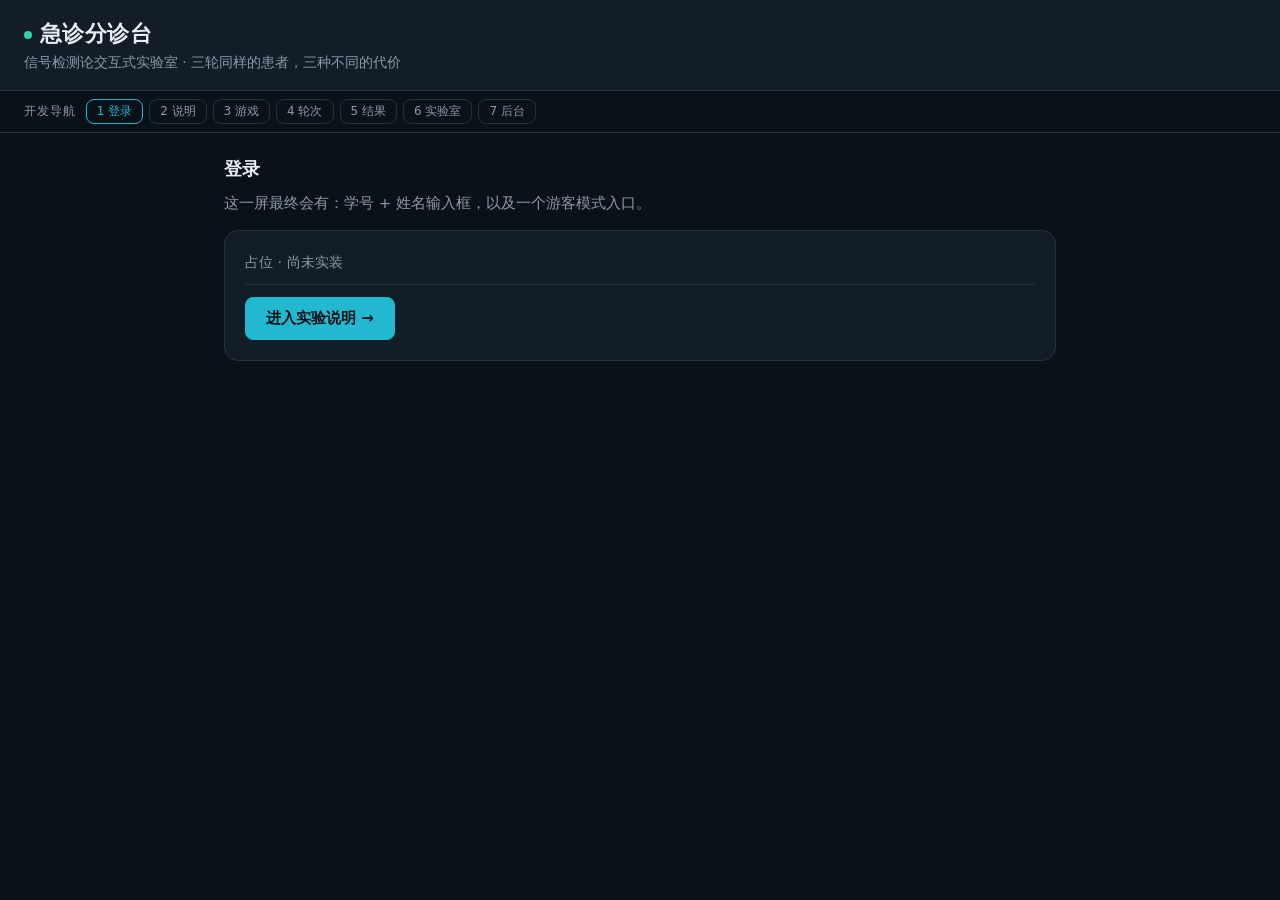
==== index.html @ ab1c8b94 "M1 骨架完成：7 屏 + 开发导航 + 最小轮次循环" ====
<!DOCTYPE html>
<html lang="zh-CN">
<head>
<meta charset="UTF-8">
<meta name="viewport" content="width=device-width, initial-scale=1.0">
<title>急诊分诊台 · 信号检测论交互式实验室</title>

<!-- 样式：先令牌，再布局 -->
<link rel="stylesheet" href="styles/tokens.css">
<link rel="stylesheet" href="styles/main.css">
</head>
<body>

<!-- ==========================================================================
     全局页头
     ========================================================================== -->
<header class="app-header">
  <h1><span class="brand-dot"></span>急诊分诊台</h1>
  <p class="subtitle">信号检测论交互式实验室 · 三轮同样的患者，三种不同的代价</p>
</header>

<!-- ==========================================================================
     开发导航条 —— 骨架阶段的临时工具，验收完成后可删
     当前所在的屏会高亮（由 showScreen 同步）
     ========================================================================== -->
<nav class="dev-nav">
  <span class="dev-nav-label">开发导航</span>
  <button data-screen="login"   onclick="showScreen('login')">1 登录</button>
  <button data-screen="brief"   onclick="showScreen('brief')">2 说明</button>
  <button data-screen="game"    onclick="showScreen('game')">3 游戏</button>
  <button data-screen="round"   onclick="showScreen('round')">4 轮次</button>
  <button data-screen="results" onclick="showScreen('results')">5 结果</button>
  <button data-screen="lab"     onclick="showScreen('lab')">6 实验室</button>
  <button data-screen="admin"   onclick="showScreen('admin')">7 后台</button>
</nav>

<main>

  <!-- ========================================================================
       1. 登录
       ======================================================================== -->
  <div class="screen active" id="screen-login">
    <h2>登录</h2>
    <p class="placeholder">这一屏最终会有：学号 + 姓名输入框，以及一个游客模式入口。</p>
    <div class="card">
      <div class="card-head">占位 · 尚未实装</div>
      <button class="btn btn-primary" onclick="showScreen('brief')">进入实验说明 →</button>
    </div>
  </div>

  <!-- ========================================================================
       2. 实验说明
       ======================================================================== -->
  <div class="screen" id="screen-brief">
    <h2>实验说明</h2>
    <p class="placeholder">这一屏最终会有：三轮结构说明、试次模式二选一（标准 30 / 快速 16）、知情同意。</p>
    <div class="card">
      <div class="card-head">占位 · 尚未实装</div>
      <button class="btn btn-primary" onclick="enterRound(1)">开始第一轮 →</button>
    </div>
  </div>

  <!-- ========================================================================
       3. 游戏
       ======================================================================== -->
  <div class="screen" id="screen-game">
    <h2 id="gameTitle">第 1 轮 · 常规值班</h2>
    <p class="placeholder">这一屏最终会有：患者卡片（主诉 + 生命体征）、「立即紧急处理 / 可以等待」两个按钮、判断后的即时反馈。</p>
    <div class="card">
      <div class="card-head">占位 · 尚未实装</div>
      <div class="btn-row">
        <button class="btn btn-danger" onclick="finishRound()">立即紧急处理</button>
        <button class="btn btn-ghost" onclick="finishRound()">可以等待</button>
      </div>
    </div>
  </div>

  <!-- ========================================================================
       4. 轮次过渡
       ======================================================================== -->
  <div class="screen" id="screen-round">
    <h2 id="roundTitle">轮次过渡</h2>
    <p class="placeholder">这一屏最终会有：情境变化提示（急诊爆满 / 复盘漏诊），带玩家真实数据。</p>
    <div class="card">
      <div class="card-head">占位 · 尚未实装</div>
      <pre id="roundIntro" class="round-intro"></pre>
      <button class="btn btn-primary" onclick="nextRound()">进入下一轮 →</button>
    </div>
  </div>

  <!-- ========================================================================
       5. 结果
       ======================================================================== -->
  <div class="screen" id="screen-results">
    <h2>结果</h2>
    <p class="placeholder">这一屏最终会有：三轮对比表（P(H) / P(FA) / d′ / c / 准确率）、混淆矩阵、SDT 指标解读。</p>
    <div class="card">
      <div class="card-head">占位 · 尚未实装</div>
      <table class="cm-table">
        <caption>混淆矩阵（示例格式）</caption>
        <thead>
          <tr><th>第一轮</th><th>击中 H</th><th>漏报 M</th><th>误报 FA</th><th>正确拒斥 CR</th></tr>
        </thead>
        <tbody>
          <tr><td>计数</td><td>—</td><td>—</td><td>—</td><td>—</td></tr>
        </tbody>
      </table>
      <div class="btn-row">
        <button class="btn btn-primary" onclick="showScreen('lab')">打开概念实验室 →</button>
        <button class="btn btn-ghost" onclick="demoRound = 1; showScreen('login')">重新开始 →</button>
      </div>
    </div>
  </div>

  <!-- ========================================================================
       6. 概念实验室
       ======================================================================== -->
  <div class="screen" id="screen-lab">
    <h2>概念实验室</h2>
    <p class="placeholder">这一屏最终会有 4 个面板：两个分布、ROC 曲线、代价与最优判据、警觉衰退模拟。</p>
    <div class="card">
      <div class="card-head">占位 · 尚未实装</div>
      <button class="btn btn-primary" onclick="showScreen('admin')">进入教师后台 →</button>
    </div>
  </div>

  <!-- ========================================================================
       7. 教师后台
       ======================================================================== -->
  <div class="screen" id="screen-admin">
    <h2>教师后台</h2>
    <p class="placeholder">这一屏最终会有：全班成绩汇总、按试次模式分组的统计图。</p>
    <div class="card">
      <div class="card-head">占位 · 尚未实装</div>
      <button class="btn btn-ghost" onclick="showScreen('login')">回到登录 →</button>
    </div>
  </div>

</main>

<!-- 配置与工具：先 config 后 utils -->
<script src="js/config.js"></script>
<script src="js/utils.js"></script>

<script>
/* ============================================================================
 * 屏幕切换
 *
 * 参数用短名（'login'），函数内部拼成 'screen-login'。
 * 切换方式：给目标屏加 .active，其余屏由 CSS 自动隐藏（见 main.css）。
 * ==========================================================================*/

function showScreen(id) {
  var screens = document.querySelectorAll('.screen');

  for (var i = 0; i < screens.length; i++) {
    screens[i].classList.remove('active');
  }

  var target = document.getElementById('screen-' + id);
  if (!target) {
    console.warn('没有这个屏幕：screen-' + id);
  } else {
    target.classList.add('active');
  }

  // 同步开发导航条的高亮
  var navBtns = document.querySelectorAll('.dev-nav button');
  for (var j = 0; j < navBtns.length; j++) {
    if (navBtns[j].getAttribute('data-screen') === id) {
      navBtns[j].classList.add('active');
    } else {
      navBtns[j].classList.remove('active');
    }
  }

  window.scrollTo(0, 0);
}

/* ============================================================================
 * ★★★ 以下是骨架用的假流程，只为演示"三轮"的形状 ★★★
 *   真正的轮次状态机由 M6（js/engine.js）实现，届时整段删除。
 * ==========================================================================*/

var demoRound = 1;

// 进入第 n 轮
function enterRound(n) {
  demoRound = n;
  document.getElementById('gameTitle').textContent =
    '第 ' + n + ' 轮 · ' + ROUNDS[n - 1].name;
  showScreen('game');
}

// 本轮结束：还有下一轮就去过渡屏，第 3 轮结束直接进结果页
function finishRound() {
  if (demoRound >= 3) { showScreen('results'); return; }
  var next = demoRound + 1;
  document.getElementById('roundTitle').textContent =
    '第 ' + demoRound + ' 轮结束 → 进入第 ' + next + ' 轮';
  // {round2M} 和 {n} 占位符骨架阶段原样显示，替换是 M7 的活
  document.getElementById('roundIntro').textContent = ROUNDS[next - 1].intro;
  showScreen('round');
}

function nextRound() { enterRound(demoRound + 1); }

// 页面加载：先填好第 1 轮的标题，再退回登录屏（骨架仍从登录开始）
enterRound(1);
showScreen('login');
</script>

</body>
</html>
---- styles/tokens.css ----
/* ============================================================================
 * styles/tokens.css —— 设计令牌（颜色 + 字体 + reset）
 *
 * 【规矩】色值只在这里定义一次，其它 CSS 一律用 var(--xxx) 引用。
 *   想换配色？改这一个文件就够了。
 * ==========================================================================*/

:root{
  /* —— 背景层次 —— */
  --c-bg:        #0B1118;  /* 最底层，近乎黑 */
  --c-surface:   #131D27;  /* 卡片 */
  --c-surface-2: #1B2733;  /* 卡片内嵌 / 悬停态 */

  /* —— 品牌色 —— */
  --c-primary:   #22B8CF;  /* 医疗青 · 主色按钮、链接、选中态 */
  --c-accent:    #2ED3A6;  /* 监护仪绿 · 强调、成功、正常体征 */

  /* —— 语义色（生命体征分档用）—— */
  --c-normal:    #2ED3A6;  /* 正常 */
  --c-watch:     #F5A524;  /* 需观察（黄） */
  --c-danger:    #FF4D4F;  /* 危急（红） */

  /* —— 文本 —— */
  --c-text:      #E6EDF3;  /* 正文 */
  --c-text-dim:  #8A9AAB;  /* 次要文字 */
  --c-border:    #24313F;  /* 边框 */

  /* —— 尺寸 —— */
  --radius:      14px;
  --radius-sm:   8px;
}

/* ----------------------------------------------------------------------------
 * 字体（不引外部 CDN，只用系统字体栈）
 *   中文标题 / 正文 → --font-sans
 *   数字、生命体征、公式、d′/c → --font-mono（必须等宽，否则数字会左右跳）
 * -------------------------------------------------------------------------- */

:root{
  --font-sans: 'PingFang SC', 'Microsoft YaHei', system-ui, sans-serif;
  --font-mono: ui-monospace, 'SF Mono', Menlo, monospace;
}

/* ----------------------------------------------------------------------------
 * 基础 reset
 * -------------------------------------------------------------------------- */

*{
  margin: 0;
  padding: 0;
  box-sizing: border-box;
}

html{
  font-size: 16px;
}

body{
  background: var(--c-bg);
  color: var(--c-text);
  font-family: var(--font-sans);
  line-height: 1.6;
  -webkit-font-smoothing: antialiased;
}

h1, h2, h3, h4{
  font-weight: 600;
  line-height: 1.3;
}

ul, ol{
  list-style: none;
}

a{
  color: var(--c-primary);
  text-decoration: none;
}

/* 数字类一律走等宽字体 */
.num,
.mono,
.metrics td,
.cm-table td{
  font-family: var(--font-mono);
  font-variant-numeric: tabular-nums;
}
---- styles/main.css ----
/* ============================================================================
 * styles/main.css —— 全局布局与通用组件
 *
 * 【规矩】这里不许出现写死的色值，一律用 var(--c-xxx) 引用 tokens.css。
 * ==========================================================================*/

/* ----------------------------------------------------------------------------
 * 1. 页面容器
 * -------------------------------------------------------------------------- */

body{
  min-height: 100vh;
}

.app-header{
  padding: 20px 24px 16px;
  border-bottom: 1px solid var(--c-border);
  background: var(--c-surface);
}

.app-header h1{
  font-size: 1.35rem;
  color: var(--c-text);
  letter-spacing: 0.02em;
}

.app-header .subtitle{
  margin-top: 4px;
  font-size: 0.85rem;
  color: var(--c-text-dim);
}

.app-header .brand-dot{
  display: inline-block;
  width: 8px;
  height: 8px;
  margin-right: 8px;
  border-radius: 50%;
  background: var(--c-accent);
  vertical-align: middle;
}

main{
  max-width: 880px;
  margin: 0 auto;
  padding: 24px;
}

/* ----------------------------------------------------------------------------
 * 2. 屏幕切换
 *    showScreen('login') → 只让 #screen-login 显示
 * -------------------------------------------------------------------------- */

.screen{
  display: none;
}

.screen.active{
  display: block;
}

.screen h2{
  font-size: 1.15rem;
  margin-bottom: 10px;
}

/* ----------------------------------------------------------------------------
 * 3. 卡片
 * -------------------------------------------------------------------------- */

.card{
  background: var(--c-surface);
  border: 1px solid var(--c-border);
  border-radius: var(--radius);
  padding: 20px;
  margin-bottom: 16px;
}

.card-head{
  margin-bottom: 12px;
  padding-bottom: 10px;
  border-bottom: 1px solid var(--c-border);
  font-size: 0.9rem;
  color: var(--c-text-dim);
}

/* 占位说明文字 */
.placeholder{
  color: var(--c-text-dim);
  font-size: 0.92rem;
  margin-bottom: 16px;
}

/* ----------------------------------------------------------------------------
 * 4. 按钮
 * -------------------------------------------------------------------------- */

.btn{
  display: inline-block;
  padding: 10px 20px;
  border: 1px solid var(--c-border);
  border-radius: var(--radius-sm);
  background: var(--c-surface-2);
  color: var(--c-text);
  font-family: var(--font-sans);
  font-size: 0.95rem;
  cursor: pointer;
  transition: opacity 0.15s, border-color 0.15s;
}

.btn:hover{
  opacity: 0.85;
}

.btn:active{
  opacity: 0.7;
}

.btn:focus-visible{
  outline: 2px solid var(--c-primary);
  outline-offset: 2px;
}

/* 主按钮：医疗青底 + 深色字 */
.btn-primary{
  background: var(--c-primary);
  border-color: var(--c-primary);
  color: var(--c-bg);
  font-weight: 600;
}

/* 危险按钮：红底 */
.btn-danger{
  background: var(--c-danger);
  border-color: var(--c-danger);
  color: var(--c-bg);
  font-weight: 600;
}

/* 幽灵按钮：透明底 + 细边框 */
.btn-ghost{
  background: transparent;
  border-color: var(--c-border);
  color: var(--c-text-dim);
}

.btn-ghost:hover{
  color: var(--c-text);
  border-color: var(--c-primary);
}

/* 并排的两个判断按钮 */
.btn-row{
  display: flex;
  gap: 12px;
  flex-wrap: wrap;
}

.btn-row .btn{
  flex: 1 1 160px;
  text-align: center;
}

/* ----------------------------------------------------------------------------
 * 5. 生命体征分档（颜色含义见 CONTRACT.md 2.4）
 *    ⚠️ 只反映数值偏离程度，与"真实是否需要急诊"无关
 * -------------------------------------------------------------------------- */

.vital-normal{ color: var(--c-normal); }
.vital-watch { color: var(--c-watch);  }
.vital-danger{ color: var(--c-danger); }

/* ----------------------------------------------------------------------------
 * 6. 混淆矩阵 / 数据表（三线表风格）
 * -------------------------------------------------------------------------- */

.cm-table{
  width: 100%;
  border-collapse: collapse;
  font-size: 0.9rem;
  margin-bottom: 12px;
}

.cm-table caption{
  text-align: left;
  color: var(--c-text-dim);
  font-size: 0.85rem;
  padding-bottom: 8px;
}

.cm-table th,
.cm-table td{
  padding: 8px 12px;
  text-align: right;
}

.cm-table th:first-child,
.cm-table td:first-child{
  text-align: left;
}

/* 三线表：顶线、表头下线、底线 */
.cm-table thead th{
  border-top: 2px solid var(--c-border);
  border-bottom: 1px solid var(--c-border);
  color: var(--c-text-dim);
  font-weight: 500;
}

.cm-table tbody tr:last-child td{
  border-bottom: 2px solid var(--c-border);
}

.cm-table tbody tr:hover td{
  background: var(--c-surface-2);
}

/* 强调某一行（比如"更保守"的那一轮） */
.cm-table tr.highlight td{
  color: var(--c-primary);
}

/* ----------------------------------------------------------------------------
 * 7. 开发导航条（骨架阶段的临时工具，验收完成后连同 HTML 一起删）
 *    刻意做得低调：小字号、次要文字色、无填充，不抢正式 UI 的注意力
 * -------------------------------------------------------------------------- */

.dev-nav{
  display: flex;
  flex-wrap: wrap;
  align-items: center;
  gap: 6px;
  padding: 8px 24px;
  border-bottom: 1px solid var(--c-border);
}

.dev-nav-label{
  margin-right: 4px;
  font-size: 0.72rem;
  color: var(--c-text-dim);
  letter-spacing: 0.08em;
}

.dev-nav button{
  padding: 3px 10px;
  border: 1px solid var(--c-border);
  border-radius: var(--radius-sm);
  background: transparent;
  color: var(--c-text-dim);
  font-family: var(--font-sans);
  font-size: 0.75rem;
  line-height: 1.4;
  cursor: pointer;
  transition: color 0.15s, border-color 0.15s;
}

.dev-nav button:hover{
  color: var(--c-text);
  border-color: var(--c-primary);
}

/* 当前所在的屏 */
.dev-nav button.active{
  color: var(--c-primary);
  border-color: var(--c-primary);
}

/* ----------------------------------------------------------------------------
 * 8. 轮次过渡文案（保留换行，用正文字体而不是 <pre> 默认的等宽字体）
 * -------------------------------------------------------------------------- */

.round-intro{
  margin-bottom: 16px;
  font-family: var(--font-sans);
  font-size: 0.95rem;
  line-height: 1.8;
  color: var(--c-text);
  white-space: pre-wrap;
  word-break: break-word;
}

/* ----------------------------------------------------------------------------
 * 9. 响应式：窄于 700px 改单列
 * -------------------------------------------------------------------------- */

@media (max-width: 700px){

  main{
    padding: 16px;
  }

  .app-header{
    padding: 16px;
  }

  .dev-nav{
    padding: 8px 16px;
  }

  .card{
    padding: 16px;
  }

  .btn-row{
    flex-direction: column;
  }

  .btn-row .btn{
    flex: 1 1 auto;
    width: 100%;
  }

  .cm-table th,
  .cm-table td{
    padding: 6px 8px;
    font-size: 0.85rem;
  }
}
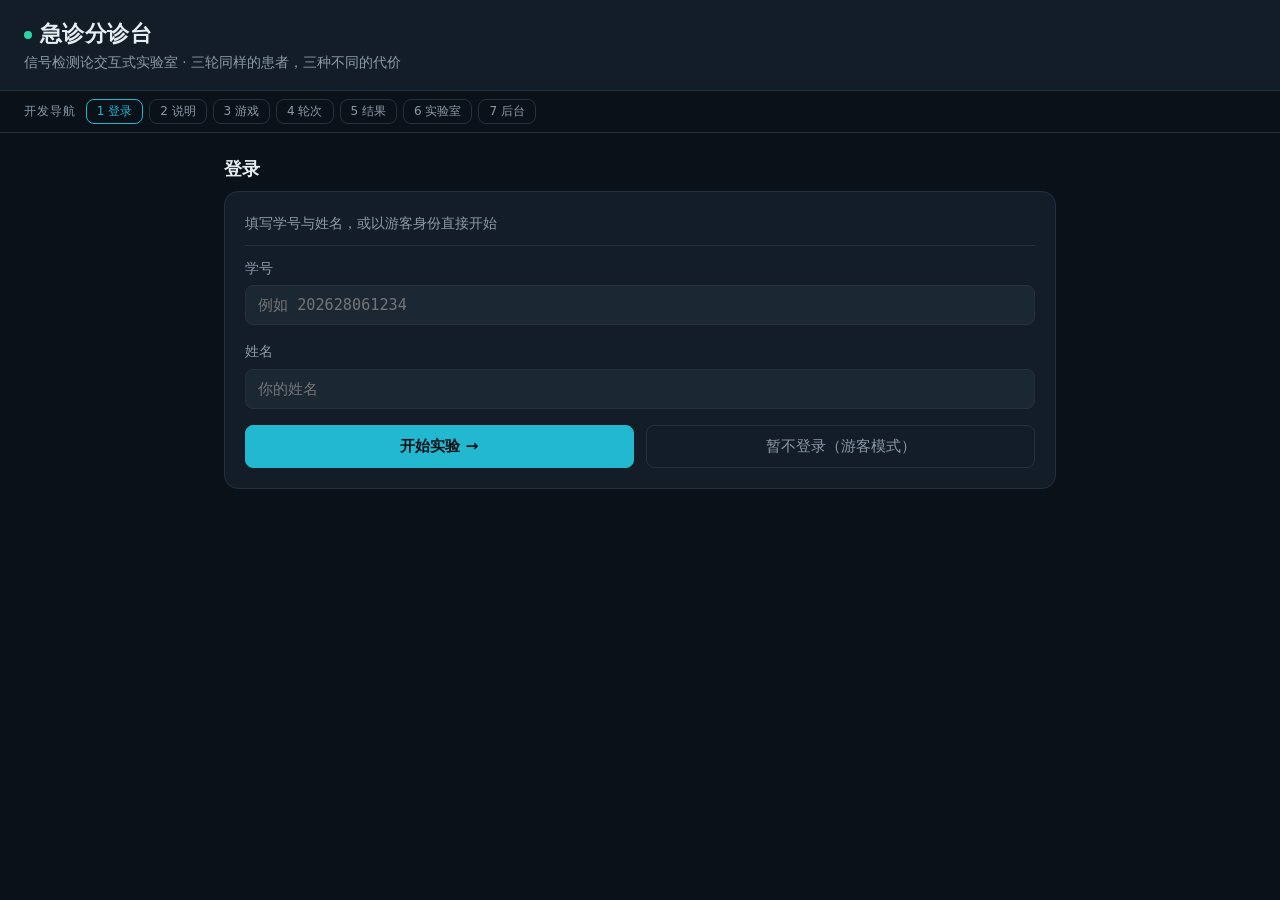
==== commit 2b71907b: "M1-M5 全部完成：骨架、登录说明、患者生成、患者卡片（均通过验收）" ====
--- a/index.html
+++ b/index.html
@@ -142,6 +142,11 @@
 <script src="js/config.js"></script>
 <script src="js/utils.js"></script>
 
+<!-- 会话状态与各屏：store 必须排在最前（auth / brief 都要读它） -->
+<script src="js/store.js"></script>
+<script src="js/auth.js"></script>
+<script src="js/brief.js"></script>
+
 <script>
 /* ============================================================================
  * 屏幕切换
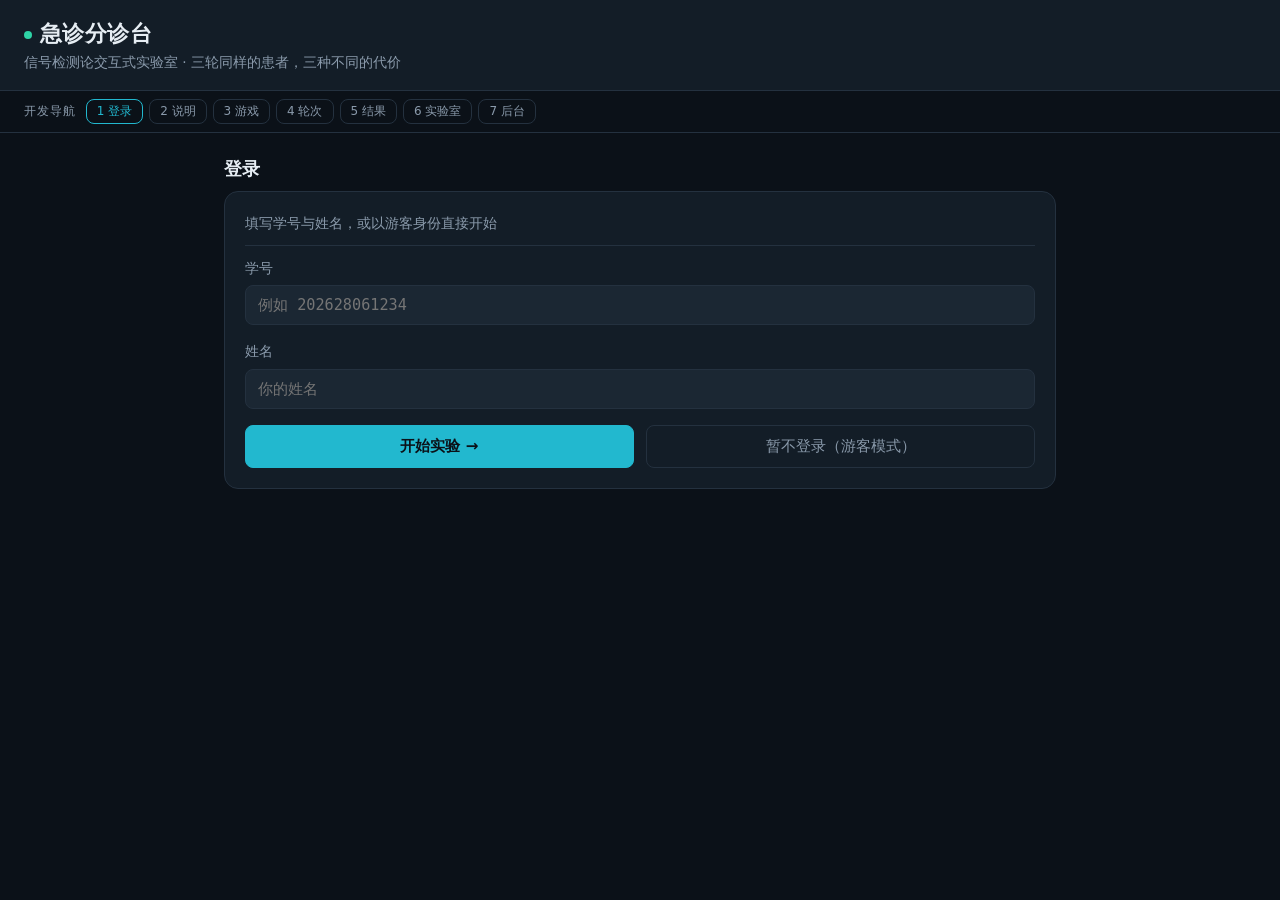
==== commit 7f872ef5: "M6M7 完成：引擎+计分+轮次过渡（含联调修正）" ====
--- a/index.html
+++ b/index.html
@@ -56,7 +56,7 @@
     <p class="placeholder">这一屏最终会有：三轮结构说明、试次模式二选一（标准 30 / 快速 16）、知情同意。</p>
     <div class="card">
       <div class="card-head">占位 · 尚未实装</div>
-      <button class="btn btn-primary" onclick="enterRound(1)">开始第一轮 →</button>
+      <button class="btn btn-primary">开始第一轮 →</button>
     </div>
   </div>
 
@@ -69,8 +69,8 @@
     <div class="card">
       <div class="card-head">占位 · 尚未实装</div>
       <div class="btn-row">
-        <button class="btn btn-danger" onclick="finishRound()">立即紧急处理</button>
-        <button class="btn btn-ghost" onclick="finishRound()">可以等待</button>
+        <button class="btn btn-danger" onclick="Engine.respond(true)">立即紧急处理</button>
+        <button class="btn btn-ghost" onclick="Engine.respond(false)">可以等待</button>
       </div>
     </div>
   </div>
@@ -84,7 +84,7 @@
     <div class="card">
       <div class="card-head">占位 · 尚未实装</div>
       <pre id="roundIntro" class="round-intro"></pre>
-      <button class="btn btn-primary" onclick="nextRound()">进入下一轮 →</button>
+      <button class="btn btn-primary">进入下一轮 →</button>
     </div>
   </div>
 
@@ -107,7 +107,7 @@
       </table>
       <div class="btn-row">
         <button class="btn btn-primary" onclick="showScreen('lab')">打开概念实验室 →</button>
-        <button class="btn btn-ghost" onclick="demoRound = 1; showScreen('login')">重新开始 →</button>
+        <button class="btn btn-ghost" onclick="Store.reset(); showScreen('login')">重新开始 →</button>
       </div>
     </div>
   </div>
@@ -146,6 +146,16 @@
 <script src="js/store.js"></script>
 <script src="js/auth.js"></script>
 <script src="js/brief.js"></script>
+
+<!-- 患者：patient-data 是 patient 的素材库，必须排在它前面 -->
+<script src="js/patient-data.js"></script>
+<script src="js/patient.js"></script>
+<script src="js/patient-card.js"></script>
+
+<!-- 游戏：先 scoring（纯计算），再 engine（状态机），最后 round（过渡屏） -->
+<script src="js/scoring.js"></script>
+<script src="js/engine.js"></script>
+<script src="js/round.js"></script>
 
 <script>
 /* ============================================================================
@@ -183,35 +193,13 @@
 }
 
 /* ============================================================================
- * ★★★ 以下是骨架用的假流程，只为演示"三轮"的形状 ★★★
- *   真正的轮次状态机由 M6（js/engine.js）实现，届时整段删除。
+ * 骨架阶段的假流程（demoRound / enterRound / finishRound / nextRound）
+ * 已整段删除 —— 三轮状态机现在是 M6（js/engine.js），
+ * 轮次过渡屏是 M7（js/round.js）。游戏屏里那两个 onclick 只是兜底，
+ * 真正的事件绑定在 engine.js 重建 DOM 时用 addEventListener 挂上。
  * ==========================================================================*/
 
-var demoRound = 1;
-
-// 进入第 n 轮
-function enterRound(n) {
-  demoRound = n;
-  document.getElementById('gameTitle').textContent =
-    '第 ' + n + ' 轮 · ' + ROUNDS[n - 1].name;
-  showScreen('game');
-}
-
-// 本轮结束：还有下一轮就去过渡屏，第 3 轮结束直接进结果页
-function finishRound() {
-  if (demoRound >= 3) { showScreen('results'); return; }
-  var next = demoRound + 1;
-  document.getElementById('roundTitle').textContent =
-    '第 ' + demoRound + ' 轮结束 → 进入第 ' + next + ' 轮';
-  // {round2M} 和 {n} 占位符骨架阶段原样显示，替换是 M7 的活
-  document.getElementById('roundIntro').textContent = ROUNDS[next - 1].intro;
-  showScreen('round');
-}
-
-function nextRound() { enterRound(demoRound + 1); }
-
-// 页面加载：先填好第 1 轮的标题，再退回登录屏（骨架仍从登录开始）
-enterRound(1);
+// 页面加载：退回登录屏（同时把开发导航条的高亮同步过来）
 showScreen('login');
 </script>
 
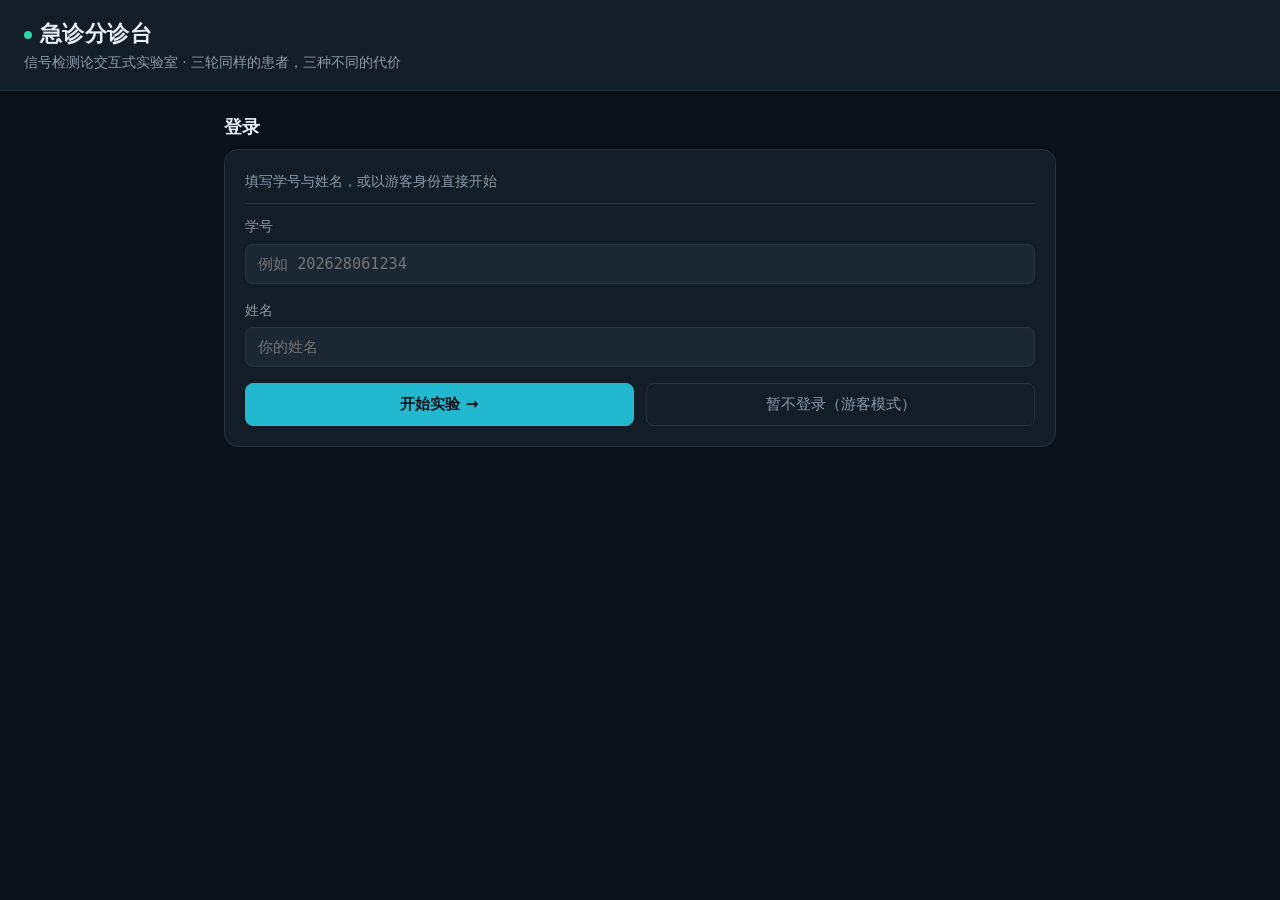
==== commit 786b86b4: "交付前清理：意识阈值、导航条门控、删占位屏、后台导出" ====
--- a/index.html
+++ b/index.html
@@ -8,6 +8,35 @@
 <!-- 样式：先令牌，再布局 -->
 <link rel="stylesheet" href="styles/tokens.css">
 <link rel="stylesheet" href="styles/main.css">
+
+<style>
+/* ============================================================================
+ * 开发导航条的门控（契约第 9 节第 1 条：学生一打开不许看见「7 后台」）
+ *
+ * ★ 用 CSS 默认藏起来，只有 <html> 上带 .dev-mode 时才显示。
+ *   道理：CSS 是渲染前就生效的 ——「学生看到后台按钮」这件事在样式表
+ *   生效的那一刻就不可能发生。换成 JS 回来改 style，页面会先按
+ *   display:flex 画一帧再藏起来，那一帧学生是看得见的（闪一下）。
+ *
+ * ★ 为什么不写进 styles/main.css：本任务书的集成边界只允许改
+ *   js/patient.js / index.html / admin.html / js/admin.js / docs/部署步骤.md，
+ *   styles/* 整份只读。这一块排在两个 <link> 之后，选择器优先级和
+ *   main.css 里那条 .dev-nav 相同（都是 0,1,0）—— 同优先级后写的赢，
+ *   所以级联结果和写在 main.css 里完全一样。
+ * ==========================================================================*/
+.dev-nav{ display: none; }
+html.dev-mode .dev-nav{ display: flex; }
+</style>
+
+<script>
+/* 门控的开关：网址带 ?dev=1（判据是"有 dev 这个键"，值写什么都行）才显示。
+ * ★ 这段必须放在 <head> 里、<body> 之前 —— 门控要在首次渲染之前生效。
+ *   CSS 已经默认藏住了（所以最坏情况也只是导航条晚一点出现，不会闪出来），
+ *   这里再在渲染前补上 .dev-mode，带参数的开发者一进来就是完整的。 */
+if (new URLSearchParams(location.search).has('dev')) {
+  document.documentElement.className += ' dev-mode';
+}
+</script>
 </head>
 <body>
 
@@ -21,6 +50,7 @@
 
 <!-- ==========================================================================
      开发导航条 —— 骨架阶段的临时工具，验收完成后可删
+     ★ 整条默认藏起来，只有网址带 ?dev=1 时才显示（见 <head> 里的门控）
      当前所在的屏会高亮（由 showScreen 同步）
      ========================================================================== -->
 <nav class="dev-nav">
@@ -31,7 +61,9 @@
   <button data-screen="round"   onclick="showScreen('round')">4 轮次</button>
   <button data-screen="results" onclick="showScreen('results')">5 结果</button>
   <button data-screen="lab"     onclick="showScreen('lab')">6 实验室</button>
-  <button data-screen="admin"   onclick="showScreen('admin')">7 后台</button>
+  <!-- 后台是独立页面，不是本页的一屏 —— 所以没有 data-screen 可高亮，
+       直接跳过去（showScreen('admin') 已经随占位屏一起删掉了） -->
+  <button onclick="location.href='admin.html'">7 后台</button>
 </nav>
 
 <main>
@@ -66,6 +98,13 @@
   <div class="screen" id="screen-game">
     <h2 id="gameTitle">第 1 轮 · 常规值班</h2>
     <p class="placeholder">这一屏最终会有：患者卡片（主诉 + 生命体征）、「立即紧急处理 / 可以等待」两个按钮、判断后的即时反馈。</p>
+
+    <!-- 监护仪面板的容器（视觉层 · 第 1 阶段）：位置在患者卡片上方。
+         ⚠️ 这一块是 M1 骨架留下的静态占位，运行时会被 js/engine.js 里那句
+         screen.innerHTML = [...] 整个换掉 —— 所以【活的】那个 #monitorPanel
+         建在 engine.js 里，两处必须都在（详见交付说明）。 -->
+    <div id="monitorPanel"></div>
+
     <div class="card">
       <div class="card-head">占位 · 尚未实装</div>
       <div class="btn-row">
@@ -117,22 +156,29 @@
        ======================================================================== -->
   <div class="screen" id="screen-lab">
     <h2>概念实验室</h2>
-    <p class="placeholder">这一屏最终会有 4 个面板：两个分布、ROC 曲线、代价与最优判据、警觉衰退模拟。</p>
-    <div class="card">
-      <div class="card-head">占位 · 尚未实装</div>
-      <button class="btn btn-primary" onclick="showScreen('admin')">进入教师后台 →</button>
-    </div>
-  </div>
-
-  <!-- ========================================================================
-       7. 教师后台
-       ======================================================================== -->
-  <div class="screen" id="screen-admin">
-    <h2>教师后台</h2>
-    <p class="placeholder">这一屏最终会有：全班成绩汇总、按试次模式分组的统计图。</p>
-    <div class="card">
-      <div class="card-head">占位 · 尚未实装</div>
-      <button class="btn btn-ghost" onclick="showScreen('login')">回到登录 →</button>
+    <p class="placeholder">拖动滑块，观察 d′、判据 c、先验概率和代价怎么改变混淆矩阵和 ROC 曲线。</p>
+
+    <nav class="lab-tabs" id="labTabs">
+      <button class="lab-tab" data-lab="dist">两个分布</button>
+      <button class="lab-tab" data-lab="roc">ROC 曲线</button>
+      <button class="lab-tab" data-lab="payoff">代价与最优判据</button>
+      <button class="lab-tab" data-lab="vigilance">警觉衰退模拟</button>
+    </nav>
+
+    <!-- 4 个面板容器。
+         内容由各自的模块在【第一次被显示时】填充 —— 见 index.html 底部的 showLab()。
+         不要在页面加载时就渲染进这里（容器还藏着，ECharts 会建成 0×0）。 -->
+    <div class="lab-panel" id="panel-dist"></div>
+    <div class="lab-panel" id="panel-roc"></div>
+    <div class="lab-panel" id="panel-payoff"></div>
+    <div class="lab-panel" id="panel-vigilance"></div>
+
+    <!-- ★ 教师后台是【独立页面】admin.html（契约第 1 节 / 第 9 节第 2 条），
+         不是本页的一屏 —— 这里必须整页跳转。
+         原来写的是 showScreen('admin')，跳到的是本页那个写着
+         「占位 · 尚未实装」的 #screen-admin，任何人点进来都以为后台没做。 -->
+    <div style="margin-top:28px;text-align:center">
+      <button class="btn btn-ghost" onclick="location.href='admin.html'">进入教师后台 →</button>
     </div>
   </div>
 
@@ -152,10 +198,29 @@
 <script src="js/patient.js"></script>
 <script src="js/patient-card.js"></script>
 
+<!-- 监护仪面板（视觉层 · 第 1 阶段）。★ 必须排在 engine.js 前面：engine 出患者时要调 Monitor.render -->
+<script src="js/monitor.js"></script>
+
 <!-- 游戏：先 scoring（纯计算），再 engine（状态机），最后 round（过渡屏） -->
 <script src="js/scoring.js"></script>
 <script src="js/engine.js"></script>
 <script src="js/round.js"></script>
+
+<!-- 成绩提交：POST /api/submit，失败静默、不影响游戏 -->
+<script src="js/submit.js"></script>
+
+<!-- 结果页 -->
+<script src="js/results.js"></script>
+
+<!-- 图表：echarts 是第三方库，必须排在 chart.js 前面（chart.js 要用它） -->
+<script src="js/vendor/echarts.min.js"></script>
+<script src="js/chart.js"></script>
+
+<!-- 概念实验室的 4 个面板：各自往 #panel-xxx 里渲染，互不干扰 -->
+<script src="js/lab/dist.js"></script>
+<script src="js/lab/roc.js"></script>
+<script src="js/lab/payoff.js"></script>
+<script src="js/lab/vigilance.js"></script>
 
 <script>
 /* ============================================================================
@@ -190,7 +255,97 @@
   }
 
   window.scrollTo(0, 0);
+
+  // 离开游戏屏时停掉监护仪的波形动画（视觉层 · 第 1 阶段）。
+  // 波形是 requestAnimationFrame 驱动的：屏都藏起来了还接着画，
+  // 就是白烧 CPU。所有换屏都走这个函数，所以停在这一处就够了。
+  if (id !== 'game' && window.Monitor) Monitor.stop();
+
+  // 进概念实验室时，默认打开第一个面板（懒渲染，见下面的 showLab）
+  if (id === 'lab') {
+    // ★ 每次进入都重置渲染标记 —— 学生玩完一局再回来，
+    //   看到的必须是自己【新的】数据（比如 ROC 上那三个工作点）。
+    //   只重置标记、不立刻重画，等 showLab 打开哪个面板哪个才重画。
+    Object.keys(LAB_PANELS).forEach(function (k) {
+      LAB_PANELS[k].rendered = false;
+    });
+    showLab('dist');
+  }
+
+  // 进结果页时重新渲染 —— 每局的 Store.rounds 都不一样，不能只渲染一次
+  if (id === 'results' && window.Results && typeof Results.render === 'function') {
+    Results.render(document.getElementById('screen-results'));
+  }
 }
+
+/* ============================================================================
+ * 概念实验室：面板切换
+ *
+ * ★ 关键机制：面板【第一次被显示时】才渲染，不是页面加载时就全渲染。
+ *
+ *   原因：ECharts 建图时要读容器的宽高。如果容器还藏着（display: none），
+ *   宽高都是 0，图建出来就是 0×0 —— 切过去只看到一片空白。
+ *   所以必须等容器真正可见了，才让对应的模块去建图。
+ *
+ * 【4 个面板模块的接口】（契约 5.6）
+ *   window.LabDist      = { render: function (el) {...} }
+ *   window.LabRoc       = { render: function (el) {...} }
+ *   window.LabPayoff    = { render: function (el) {...} }
+ *   window.LabVigilance = { render: function (el) {...} }
+ *   el 就是下面那 4 个 #panel-xxx 容器，模块自己往里面填内容。
+ * ==========================================================================*/
+
+var LAB_PANELS = {
+  dist:      { el: 'panel-dist',      mod: 'LabDist',      rendered: false },
+  roc:       { el: 'panel-roc',       mod: 'LabRoc',       rendered: false },
+  payoff:    { el: 'panel-payoff',    mod: 'LabPayoff',    rendered: false },
+  vigilance: { el: 'panel-vigilance', mod: 'LabVigilance', rendered: false }
+};
+
+function showLab(name) {
+  var cur = LAB_PANELS[name];
+  if (!cur) return;
+
+  // 1. 面板显隐
+  Object.keys(LAB_PANELS).forEach(function (k) {
+    var el = document.getElementById(LAB_PANELS[k].el);
+    if (el) el.style.display = (k === name) ? 'block' : 'none';
+  });
+
+  // 2. 标签高亮
+  var tabs = document.querySelectorAll('.lab-tab');
+  for (var i = 0; i < tabs.length; i++) {
+    tabs[i].classList.toggle('active', tabs[i].getAttribute('data-lab') === name);
+  }
+
+  // 3. ★ 第一次显示时才渲染
+  if (cur.rendered) return;
+
+  var box = document.getElementById(cur.el);
+  var mod = window[cur.mod];
+  if (!mod || typeof mod.render !== 'function') {
+    box.innerHTML =
+      '<div class="card"><div class="card-head">模块未加载</div>' +
+      '找不到 <code>window.' + cur.mod + '.render()</code>。' +
+      '请检查 index.html 里 <code>js/lab/</code> 的 script 标签有没有漏。</div>';
+    return;
+  }
+
+  mod.render(box);
+  cur.rendered = true;
+}
+
+// 绑定标签点击
+(function () {
+  var tabs = document.querySelectorAll('.lab-tab');
+  for (var i = 0; i < tabs.length; i++) {
+    (function (btn) {
+      btn.addEventListener('click', function () {
+        showLab(btn.getAttribute('data-lab'));
+      });
+    })(tabs[i]);
+  }
+})();
 
 /* ============================================================================
  * 骨架阶段的假流程（demoRound / enterRound / finishRound / nextRound）
@@ -199,6 +354,33 @@
  * 真正的事件绑定在 engine.js 重建 DOM 时用 addEventListener 挂上。
  * ==========================================================================*/
 
+/* ============================================================================
+ * 开发期调试提示：成绩到底会不会送到教师后台（只有开发者会在控制台看到）
+ *
+ * 不影响任何游戏逻辑，只是把"接线断在哪"当场说清楚。三种情况：
+ *   · submit.js 没加载（路径写错、文件被删）→ 成绩只留在本机
+ *   · 从 file:// 打开 → 提交要跨源，本机调试应该用 http://127.0.0.1:5055/
+ *   · 后端没起来 → 这不是错，submit.js 本来就会静默失败，成绩仍存在 localStorage
+ *
+ * ★ 用 console.info 而不是 console.warn：断网/后端没开是【正常】状态，
+ *   不该在控制台里冒充错误（契约第 9 节要求"无红字"）。
+ * ==========================================================================*/
+
+(function () {
+  if (typeof Submit === 'undefined') {
+    console.warn('[接线] 没找到 Submit —— js/submit.js 没加载，成绩不会提交到教师后台。');
+    return;
+  }
+
+  console.info('[接线] 成绩提交层就位：POST ' + (Submit.apiBase || '') + '/api/submit' +
+               (Submit.apiBase ? '（绝对地址）' : '（同源，相对路径）'));
+
+  if (location.protocol === 'file:') {
+    console.info('[接线] 当前是 file:// 打开的，提交会跨源。本机调试请用 ' +
+                 'http://127.0.0.1:5055/ 打开（同源，不用设 Submit.apiBase）。');
+  }
+})();
+
 // 页面加载：退回登录屏（同时把开发导航条的高亮同步过来）
 showScreen('login');
 </script>
--- a/styles/main.css
+++ b/styles/main.css
@@ -316,3 +316,279 @@
     font-size: 0.85rem;
   }
 }
+
+/* ============================================================================
+ * 概念实验室：标签栏 + 面板
+ *
+ * 面板默认全部隐藏，显隐由 index.html 的 showLab() 用行内 style 控制。
+ *
+ * ★ .lab-panel 初始就是 display: none —— 这是刻意的，不是漏写：
+ *   容器还藏着的时候 ECharts 建不出图（读到的宽高都是 0），
+ *   所以必须等它真正显示出来之后，才让模块去渲染。
+ * ==========================================================================*/
+
+.lab-tabs{
+  display: flex;
+  flex-wrap: wrap;
+  gap: 8px;
+  margin: 20px 0 18px;
+}
+
+.lab-tab{
+  padding: 9px 18px;
+  font-family: var(--font-sans);
+  font-size: 0.9rem;
+  font-weight: 600;
+  color: var(--c-text-dim);
+  background: var(--c-surface);
+  border: 1px solid var(--c-border);
+  border-radius: 999px;
+  cursor: pointer;
+  transition: color .18s, background .18s, border-color .18s;
+}
+
+.lab-tab:hover{
+  color: var(--c-text);
+  border-color: var(--c-primary);
+}
+
+.lab-tab.active{
+  color: var(--c-bg);
+  background: var(--c-primary);
+  border-color: var(--c-primary);
+}
+
+.lab-panel{
+  display: none;
+}
+
+/* 图表容器：必须给确定的高度，否则 ECharts 会建成 0 高的空白 */
+.chart{
+  width: 100%;
+  height: 340px;
+}
+
+.chart-sm{
+  width: 100%;
+  height: 260px;
+}
+
+@media (max-width: 700px){
+  .chart{
+    height: 250px;
+  }
+
+  .chart-sm{
+    height: 200px;
+  }
+}
+
+/* ============================================================================
+ * 11. 监护仪面板（视觉层 · 第 1 阶段；M视觉1c 重画）
+ *
+ * 游戏屏里、患者卡片【上方】的那块仪器面板。纯增量：把 #monitorPanel 从页面上
+ * 拿掉，游戏一个字都不受影响。
+ *
+ * 【布局】左边两条波形上下叠（各占一半高），右边一列三个读数。
+ *   真监护仪就长这样：波形占大头，数字挤在右边一条。
+ *
+ * 【高度必须定死】面板高度写死在 .monitor-panel 上（桌面 240px / 窄屏 195px），
+ *   里面的格子全靠 flex 平分 —— 于是不管患者怎么换、数字几位数、
+ *   波形画成什么样，整块面板的高度一动不动。一旦某项的高度跟着内容走，
+ *   下面的患者卡片就会上下跳，读数会看串行。
+ *   自测里"连着渲染 20 位患者，体征行的 top 只能有 1 个值"盯的就是这里。
+ *
+ * 【底色比卡片更深】一块嵌在暗处的仪器屏：底色 #080D12 比 --c-bg 还暗一档，
+ *   外圈一圈细边（--c-border），里面靠光晕和网格提亮。
+ * ==========================================================================*/
+
+/* 还没渲染时不留任何空隙（render 之后里面才有 .monitor-panel） */
+#monitorPanel:empty{
+  display: none;
+}
+
+.monitor-panel{
+  display: flex;
+  gap: 12px;
+  height: 240px;              /* ★ 定死。桌面 220~250 的中间值 */
+  margin-bottom: 16px;
+  padding: 12px;
+  background: #080D12;
+  border: 1px solid var(--c-border);
+  border-radius: var(--radius);
+  /* 微弱的内发光：深色底 + 一点点青绿，像屏幕自己在发亮 */
+  box-shadow: inset 0 0 26px rgba(46, 211, 166, .055);
+}
+
+/* ---- 左：两条波形 ---- */
+
+.monitor-waves{
+  flex: 1 1 70%;
+  min-width: 0;
+  display: flex;
+  flex-direction: column;
+  gap: 8px;
+}
+
+/* 波形格：一块小黑屏。
+ *
+ * ★ 方格网 —— 人对监护仪的记忆很大程度就是这片绿格子（任务书 §二）。
+ *   用 CSS 的 repeating-linear-gradient 画，绝对不用 Canvas 画格线
+ *   （Canvas 留着画波形）。
+ *   四层背景叠起来：两层小格（12px，很暗）+ 两层大格（60px = 5 小格，稍亮）。
+ *   颜色是【暗绿】不是白 —— 任务书给的那组 rgba(36,49,63,…) 是蓝灰的，
+ *   这里按"真监护仪的格子是暗绿的"那句用了青绿的低透明度版本。
+ */
+.monitor-screen{
+  position: relative;
+  flex: 1 1 0;                /* 两格平分，各占一半高度 */
+  min-height: 0;
+  overflow: hidden;
+  border: 1px solid var(--c-border);
+  border-radius: 6px;
+  background-color: #060A0E;
+  background-image:
+    repeating-linear-gradient(0deg,  rgba(46, 211, 166, .11) 0 1px, transparent 1px 12px),
+    repeating-linear-gradient(90deg, rgba(46, 211, 166, .11) 0 1px, transparent 1px 12px),
+    repeating-linear-gradient(0deg,  rgba(46, 211, 166, .24) 0 1px, transparent 1px 60px),
+    repeating-linear-gradient(90deg, rgba(46, 211, 166, .24) 0 1px, transparent 1px 60px);
+}
+
+.monitor-ecg,
+.monitor-pleth{
+  display: block;
+  width: 100%;
+  height: 100%;               /* 铺满自己那一格，不留空白 */
+}
+
+/* ---- 报警灯：心电格左上角的小圆点 ---- */
+
+.monitor-alarm{
+  position: absolute;
+  top: 5px;
+  left: 5px;
+  width: 9px;
+  height: 9px;
+  border-radius: 50%;
+  background: currentColor;
+  /* 光晕（任务书 §二④） */
+  box-shadow: 0 0 8px currentColor, 0 0 18px currentColor;
+}
+
+/* 颜色和闪烁速度都由【灯的那一档】决定：档 = 五项生命体征里最差的那一档
+   （阈值和患者卡片同一张表 —— PatientCard.VITAL_RANGES，见 js/monitor.js 第 3.1 节）。
+   ★ 不读 severity：灯只汇总已经摆在卡片上的信息，一个比特都不多。 */
+
+.monitor-alarm.normal{
+  color: var(--c-normal);
+  animation: none;      /* 常亮，不闪 */
+  opacity: 1;
+}
+
+.monitor-alarm.watch{
+  color: var(--c-watch);
+  animation: monitor-blink 1s ease-in-out infinite;    /* 慢闪：约 1 秒一次 */
+}
+
+.monitor-alarm.danger{
+  color: var(--c-danger);
+  animation: monitor-blink .5s ease-in-out infinite;   /* 快闪：约 0.5 秒一次 */
+}
+
+/* 闪的是 opacity（不是 JS 定时器，任务书 §二③） */
+@keyframes monitor-blink{
+  0%, 100%{ opacity: 1;   }
+  50%     { opacity: .15; }
+}
+
+/* ---- 右：读数一列三格 ---- */
+
+.monitor-readouts{
+  flex: 0 0 30%;
+  min-width: 0;
+  display: flex;
+  flex-direction: column;
+}
+
+.monitor-readout{
+  flex: 1 1 0;                /* 三格平分，每格和左边的波形格同高 */
+  min-height: 0;
+  min-width: 0;
+  display: flex;
+  flex-direction: column;
+  justify-content: center;
+}
+
+.monitor-readout + .monitor-readout{
+  border-top: 1px solid var(--c-border);   /* 三格之间那道横线 */
+  padding-top: 4px;
+}
+
+.monitor-readout-label{
+  font-size: 0.72rem;
+  line-height: 1.3;
+  color: var(--c-text-dim);
+  letter-spacing: 0.08em;
+  margin-bottom: 2px;
+  white-space: nowrap;
+}
+
+/* 大号等宽数字。字号用 clamp 跟着窗口缩 —— 窄屏上靠缩小让位，绝不折行
+   （折了行，三个读数就不在一条水平线上，而且会把下面的卡片顶下去）。
+
+   ★ 4.1vw 这个系数是量出来的，不是拍的：右边这一列只有面板宽度的 30%，
+     最坏的一组读数是「200/126」+「mmHg」，等宽字体一个字符约 0.6em，
+     要在 400px 视口下塞进 100 来像素，数字字号上限约 16.6px（≈4.15vw）。
+     写大了就会被 text-overflow 裁掉 —— 血压只剩「200/12…」，
+     玩家读数读一半，比不显示还糟。 */
+.monitor-readout-value{
+  font-family: var(--font-mono);
+  font-variant-numeric: tabular-nums;
+  font-size: clamp(1rem, 4.1vw, 1.9rem);
+  font-weight: 600;
+  line-height: 1.15;
+  white-space: nowrap;
+  overflow: hidden;
+  text-overflow: ellipsis;
+}
+
+/* 数字的颜色走 .vital-normal / .vital-watch / .vital-danger —— 和患者卡片
+   那一行是同一套类名、同一套色值（见本文件第 5 节）。这里不重复定义颜色。 */
+
+.monitor-readout-unit{
+  font-size: 0.66em;
+  font-weight: 500;
+  color: var(--c-text-dim);
+  margin-left: 2px;
+}
+
+/* ---- 窄屏：整体压矮一档，别把页面撑爆 ---- */
+
+@media (max-width: 700px){
+
+  .monitor-panel{
+    height: 195px;            /* 窄屏 180~210 的中间值 */
+    padding: 10px;
+    gap: 8px;
+    margin-bottom: 12px;
+  }
+
+  .monitor-waves{
+    gap: 6px;
+  }
+
+  .monitor-readouts{
+    flex: 0 0 30%;
+  }
+
+  .monitor-readout-label{
+    font-size: 0.66rem;
+  }
+
+  .monitor-alarm{
+    top: 4px;
+    left: 4px;
+    width: 8px;
+    height: 8px;
+  }
+}
